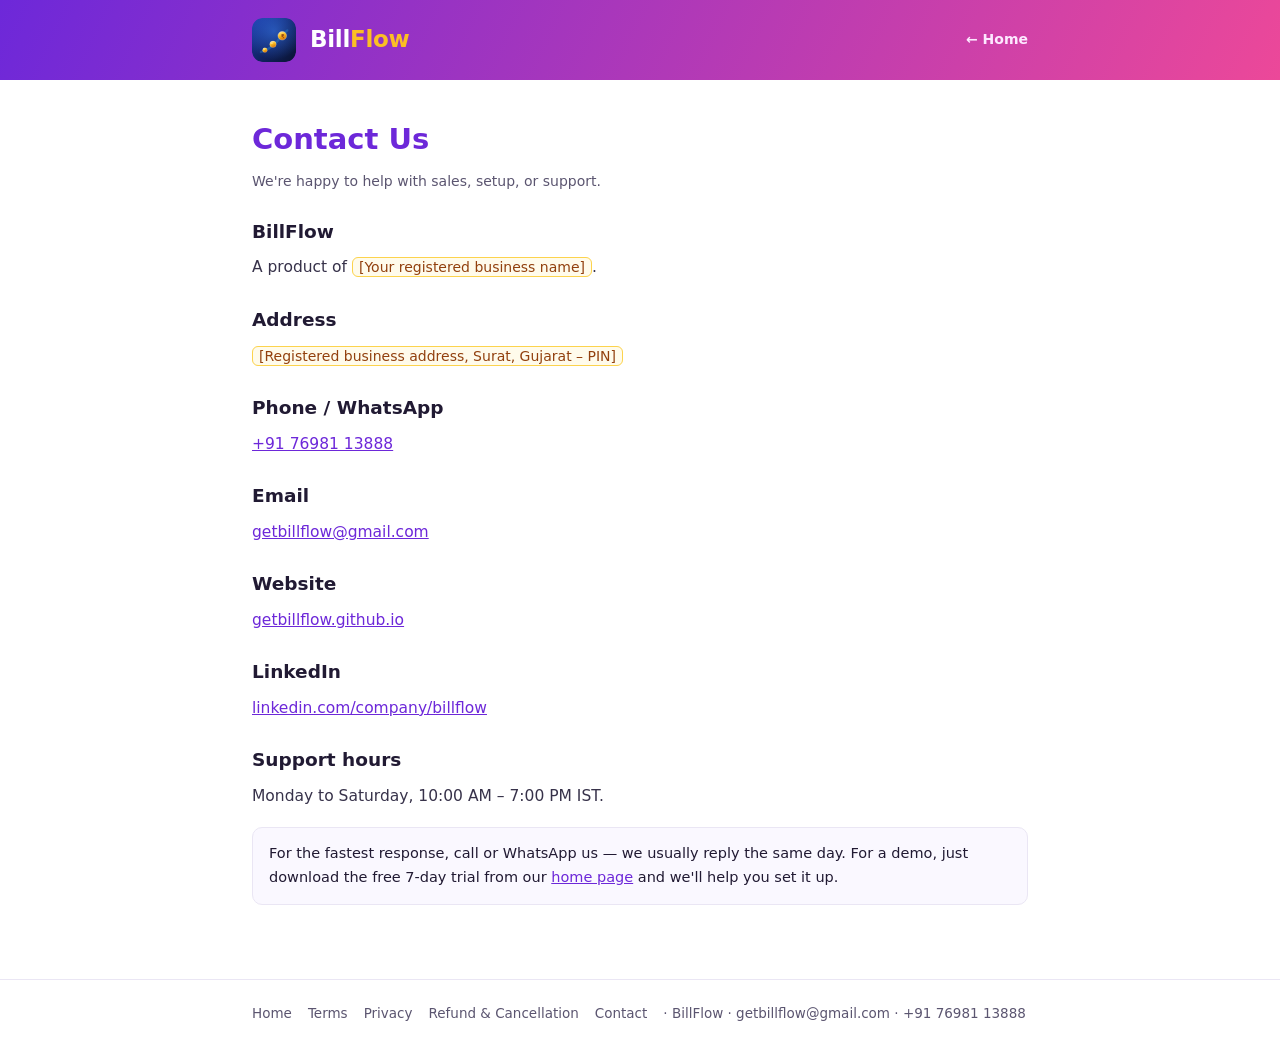
==== contact.html @ 2db6c29d "Add legal pages (Terms, Privacy, Refund, Contact), LinkedIn link, email in footer" ====
<!DOCTYPE html>
<html lang="en">
<head>
<meta charset="UTF-8">
<meta name="viewport" content="width=device-width, initial-scale=1">
<title>Contact Us — BillFlow</title>
<link rel="icon" href="icon.svg" type="image/svg+xml">
<link rel="stylesheet" href="legal.css">
</head>
<body>
<div class="top"><div class="wrap"><img src="icon.svg" alt="BillFlow"><div class="bn">Bill<span>Flow</span></div><a href="index.html">← Home</a></div></div>
<main><div class="wrap">
  <h1>Contact Us</h1>
  <div class="upd">We're happy to help with sales, setup, or support.</div>

  <h2>BillFlow</h2>
  <p>A product of <span class="fill">[Your registered business name]</span>.</p>

  <h2>Address</h2>
  <p><span class="fill">[Registered business address, Surat, Gujarat – PIN]</span></p>

  <h2>Phone / WhatsApp</h2>
  <p><a href="tel:+917698113888">+91 76981 13888</a></p>

  <h2>Email</h2>
  <p><a href="mailto:getbillflow@gmail.com">getbillflow@gmail.com</a></p>

  <h2>Website</h2>
  <p><a href="https://getbillflow.github.io/">getbillflow.github.io</a></p>

  <h2>LinkedIn</h2>
  <p><a href="https://www.linkedin.com/company/billflow" target="_blank" rel="noopener">linkedin.com/company/billflow</a></p>

  <h2>Support hours</h2>
  <p>Monday to Saturday, 10:00 AM – 7:00 PM IST.</p>

  <div class="note">For the fastest response, call or WhatsApp us — we usually reply the same day. For a demo, just download the free 7-day trial from our <a href="index.html">home page</a> and we'll help you set it up.</div>
</div></main>
<footer><div class="wrap"><a href="index.html">Home</a><a href="terms.html">Terms</a><a href="privacy.html">Privacy</a><a href="refund.html">Refund &amp; Cancellation</a><a href="contact.html">Contact</a><span>· BillFlow · getbillflow@gmail.com · +91 76981 13888</span></div></footer>
</body>
</html>
---- legal.css ----
:root{--g1:#6d28d9;--g2:#c026d3;--g3:#ec4899;--gold:#fbbf24;--ink:#211a33;--muted:#5b5570;--line:#eae6f4}
*{margin:0;padding:0;box-sizing:border-box}
body{font-family:'Segoe UI',system-ui,Arial,sans-serif;color:var(--ink);line-height:1.65;background:#fff}
.wrap{max-width:820px;margin:0 auto;padding:0 22px}
.top{background:linear-gradient(115deg,var(--g1),var(--g3));color:#fff;padding:18px 0}
.top .wrap{display:flex;align-items:center;gap:14px}
.top img{width:44px;height:44px;border-radius:11px}
.top .bn{font-size:23px;font-weight:800;letter-spacing:-.3px}
.top .bn span{color:var(--gold)}
.top a{margin-left:auto;color:#fde9ff;text-decoration:none;font-weight:600;font-size:14px}
main{padding:36px 0 56px}
h1{font-size:29px;font-weight:800;color:var(--g1);margin-bottom:6px}
.upd{color:var(--muted);font-size:14px;margin-bottom:24px}
h2{font-size:18.5px;font-weight:800;margin:24px 0 8px;color:var(--ink)}
p,li{font-size:15.5px;color:#37324a;margin-bottom:10px}
ul{padding-left:22px}
a{color:var(--g1)}
.note{background:#faf8ff;border:1px solid var(--line);border-radius:10px;padding:14px 16px;margin:18px 0;font-size:14.5px}
.fill{background:#fffbeb;border:1px solid #fcd34d;color:#92400e;border-radius:6px;padding:1px 6px;font-size:14px}
footer{border-top:1px solid var(--line);padding:22px 0;color:var(--muted);font-size:13.5px}
footer .wrap{display:flex;gap:8px 16px;flex-wrap:wrap;align-items:center}
footer a{color:var(--muted);text-decoration:none}
footer a:hover{color:var(--g1)}
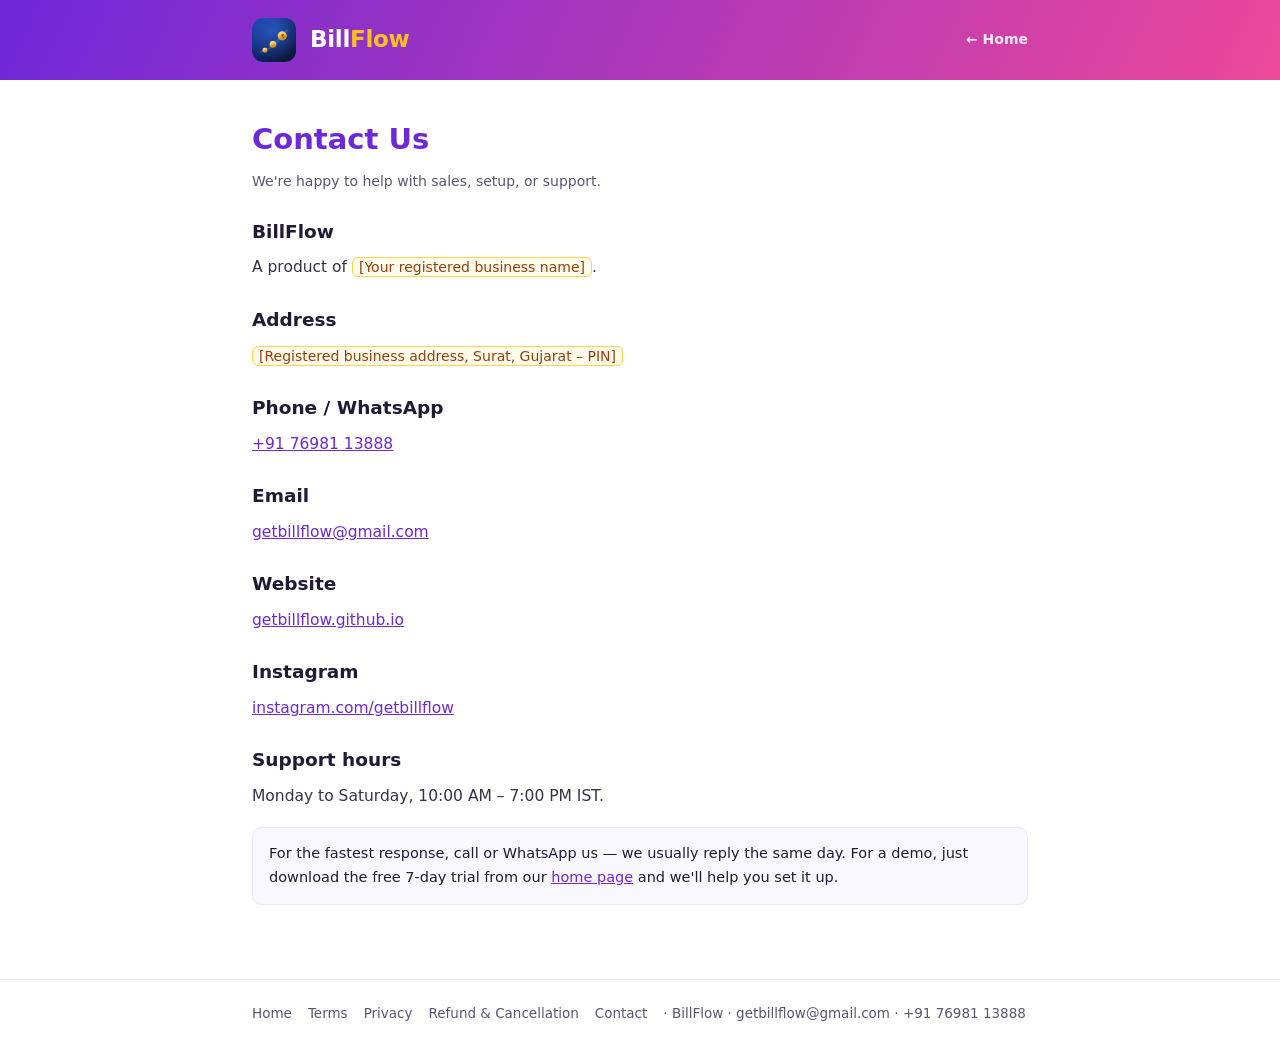
==== commit 94cee465: "Swap LinkedIn for Instagram across site" ====
--- a/contact.html
+++ b/contact.html
@@ -28,8 +28,8 @@
   <h2>Website</h2>
   <p><a href="https://getbillflow.github.io/">getbillflow.github.io</a></p>
 
-  <h2>LinkedIn</h2>
-  <p><a href="https://www.linkedin.com/company/billflow" target="_blank" rel="noopener">linkedin.com/company/billflow</a></p>
+  <h2>Instagram</h2>
+  <p><a href="https://www.instagram.com/getbillflow" target="_blank" rel="noopener">instagram.com/getbillflow</a></p>
 
   <h2>Support hours</h2>
   <p>Monday to Saturday, 10:00 AM – 7:00 PM IST.</p>
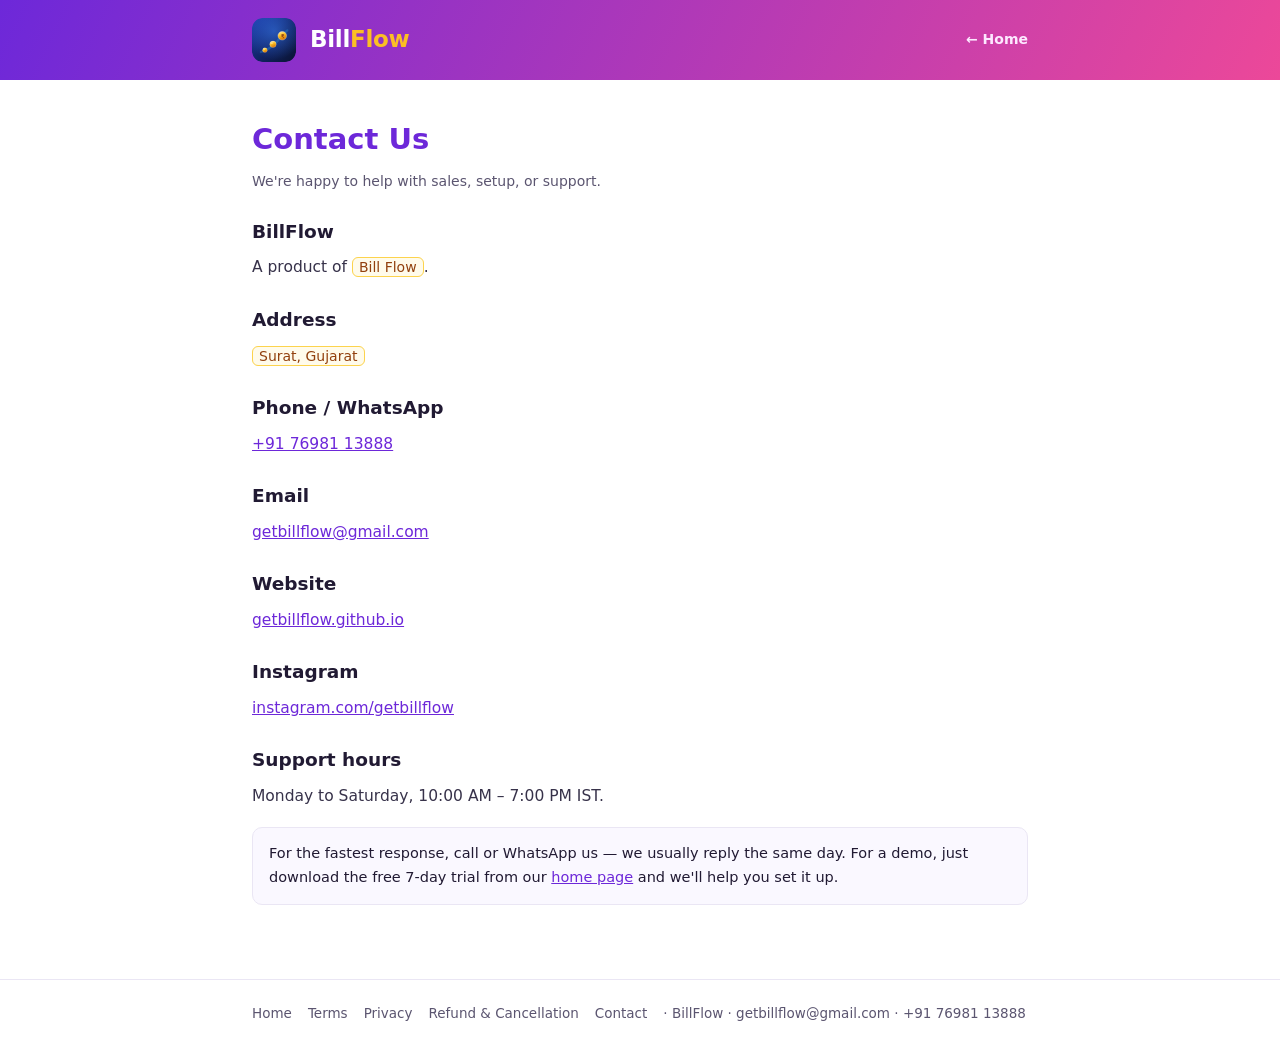
==== commit bf7aaa98: "Fill in trade name and city/state on Contact page" ====
--- a/contact.html
+++ b/contact.html
@@ -14,10 +14,10 @@
   <div class="upd">We're happy to help with sales, setup, or support.</div>
 
   <h2>BillFlow</h2>
-  <p>A product of <span class="fill">[Your registered business name]</span>.</p>
+  <p>A product of <span class="fill">Bill Flow</span>.</p>
 
   <h2>Address</h2>
-  <p><span class="fill">[Registered business address, Surat, Gujarat – PIN]</span></p>
+  <p><span class="fill">Surat, Gujarat</span></p>
 
   <h2>Phone / WhatsApp</h2>
   <p><a href="tel:+917698113888">+91 76981 13888</a></p>
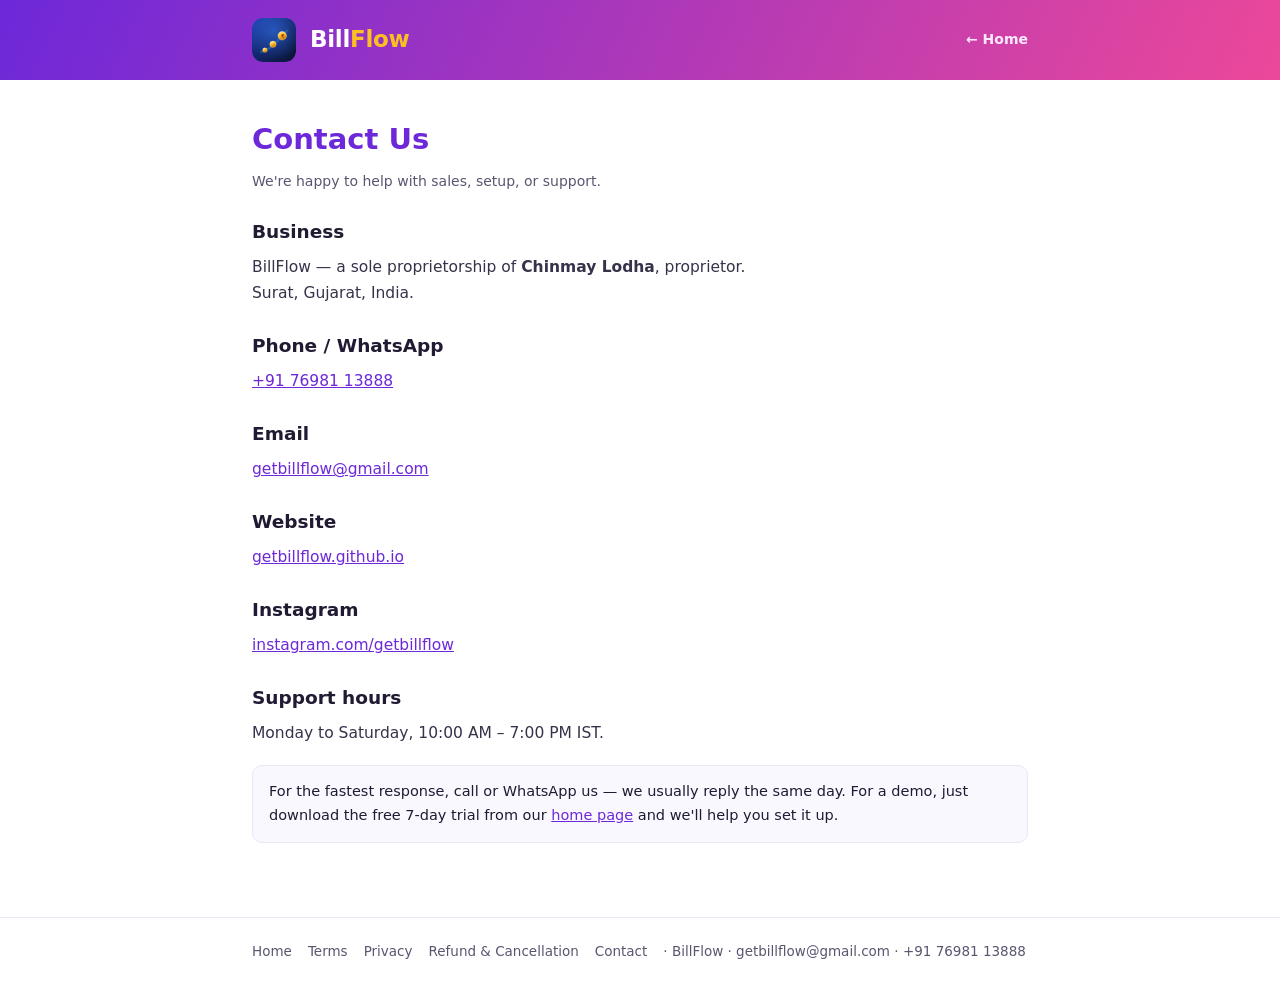
==== commit 9315ee92: "Legal pages: add seller identity (Chinmay Lodha, sole proprietor) + location Terms/Privacy/Contact n" ====
--- a/contact.html
+++ b/contact.html
@@ -13,11 +13,8 @@
   <h1>Contact Us</h1>
   <div class="upd">We're happy to help with sales, setup, or support.</div>
 
-  <h2>BillFlow</h2>
-  <p>A product of <span class="fill">Bill Flow</span>.</p>
-
-  <h2>Address</h2>
-  <p><span class="fill">Surat, Gujarat</span></p>
+  <h2>Business</h2>
+  <p>BillFlow — a sole proprietorship of <strong>Chinmay Lodha</strong>, proprietor.<br>Surat, Gujarat, India.</p>
 
   <h2>Phone / WhatsApp</h2>
   <p><a href="tel:+917698113888">+91 76981 13888</a></p>
